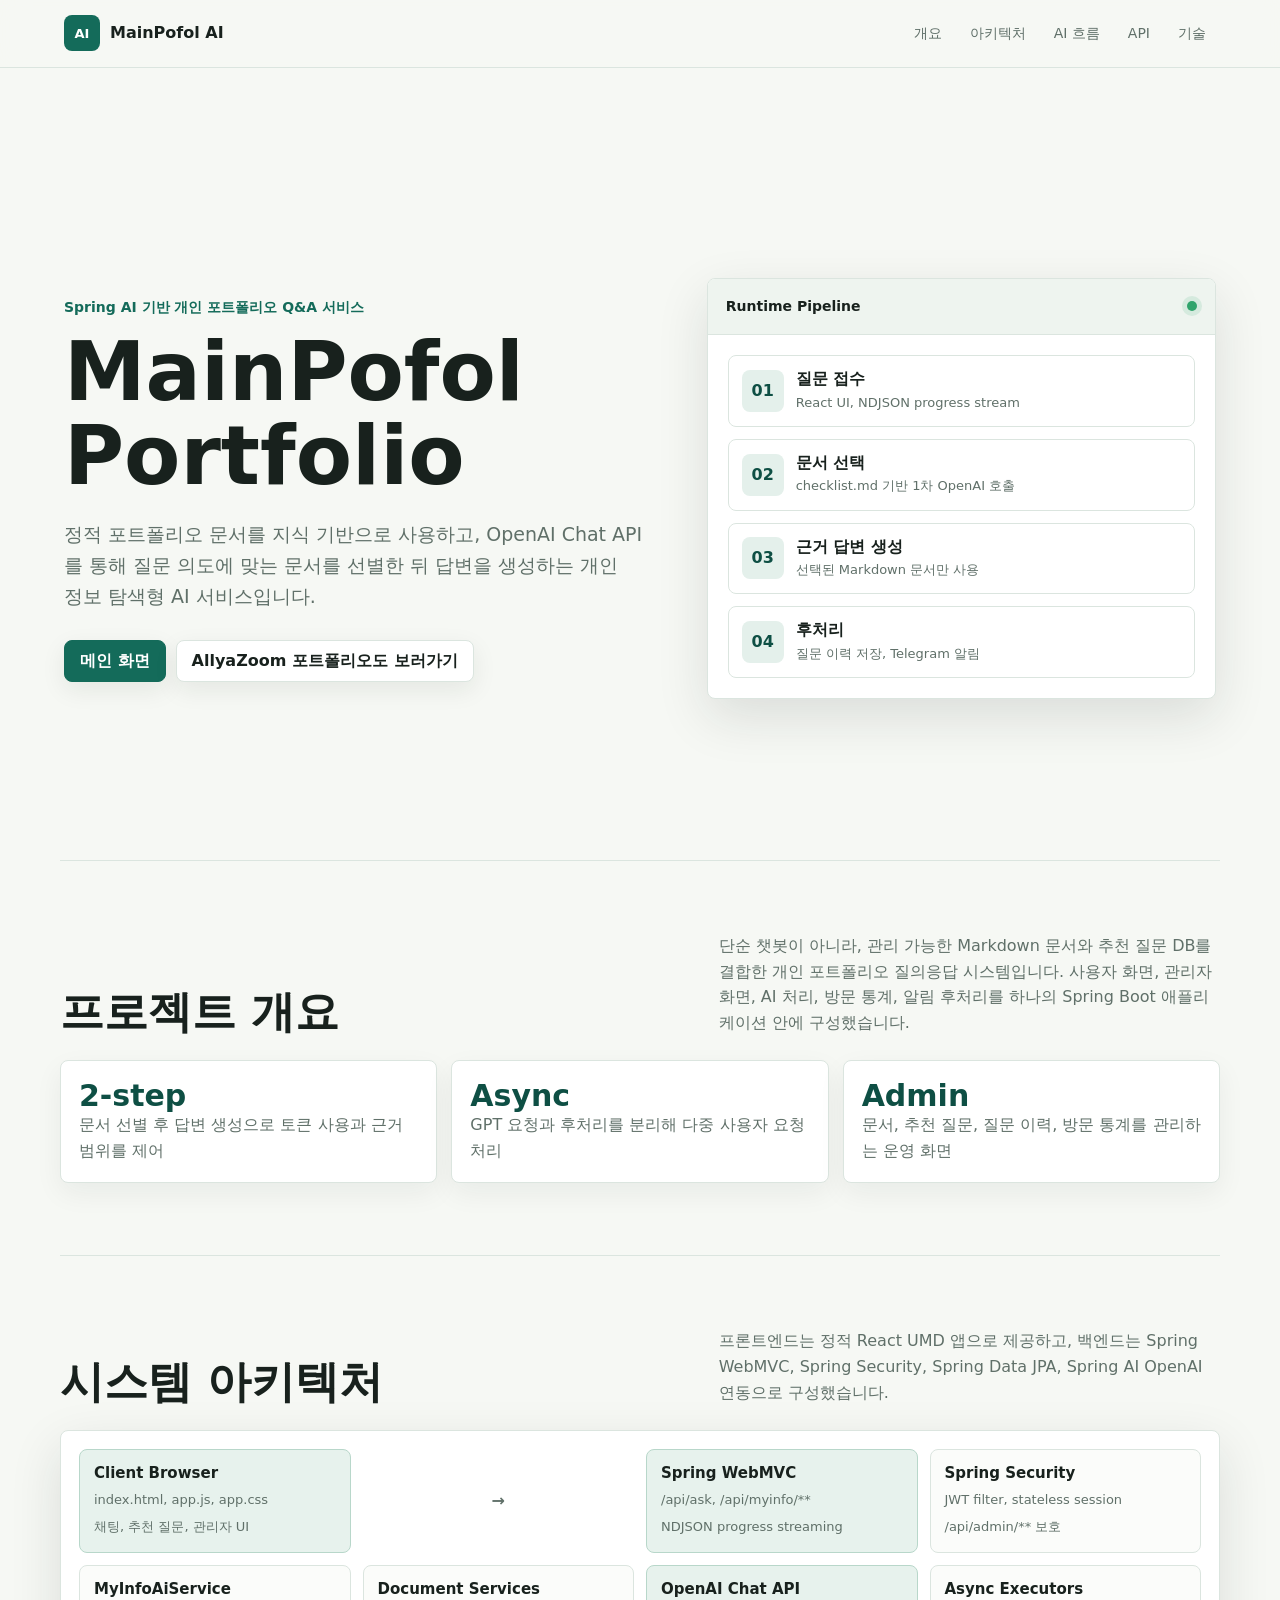
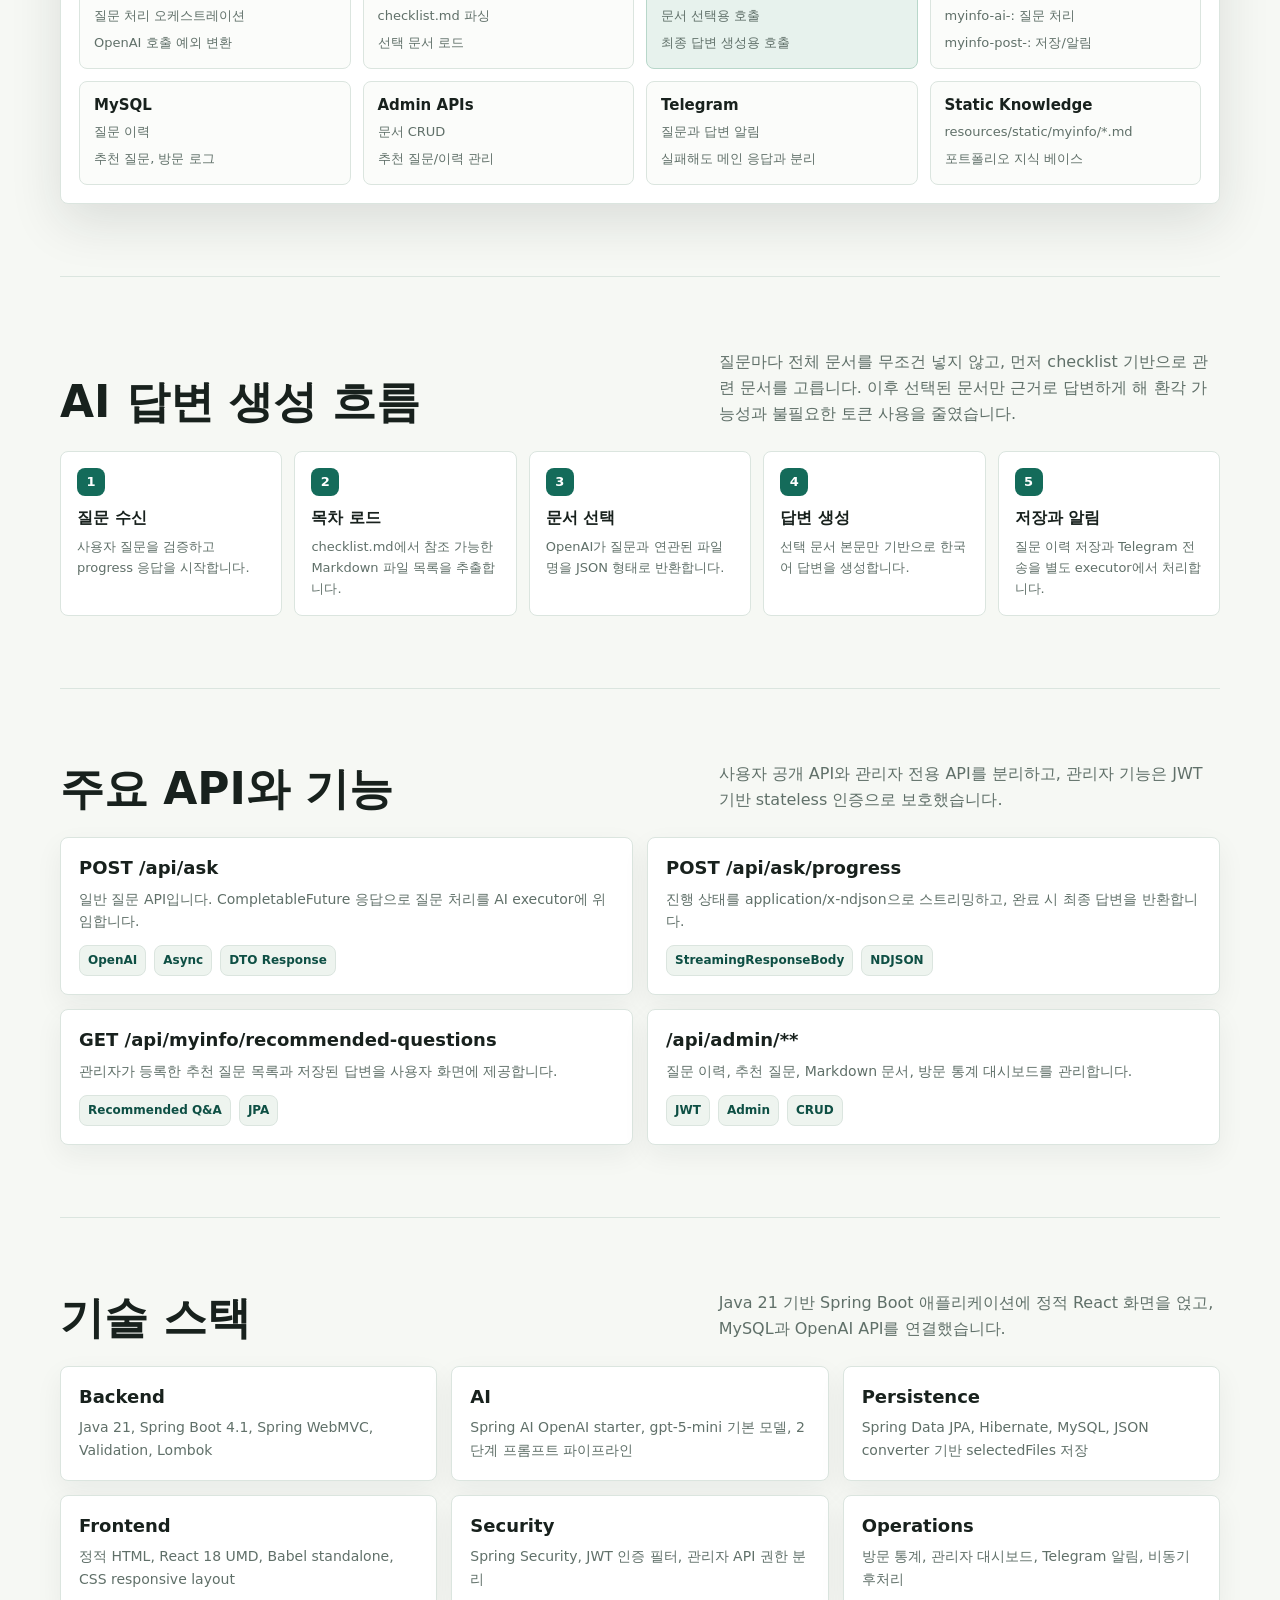
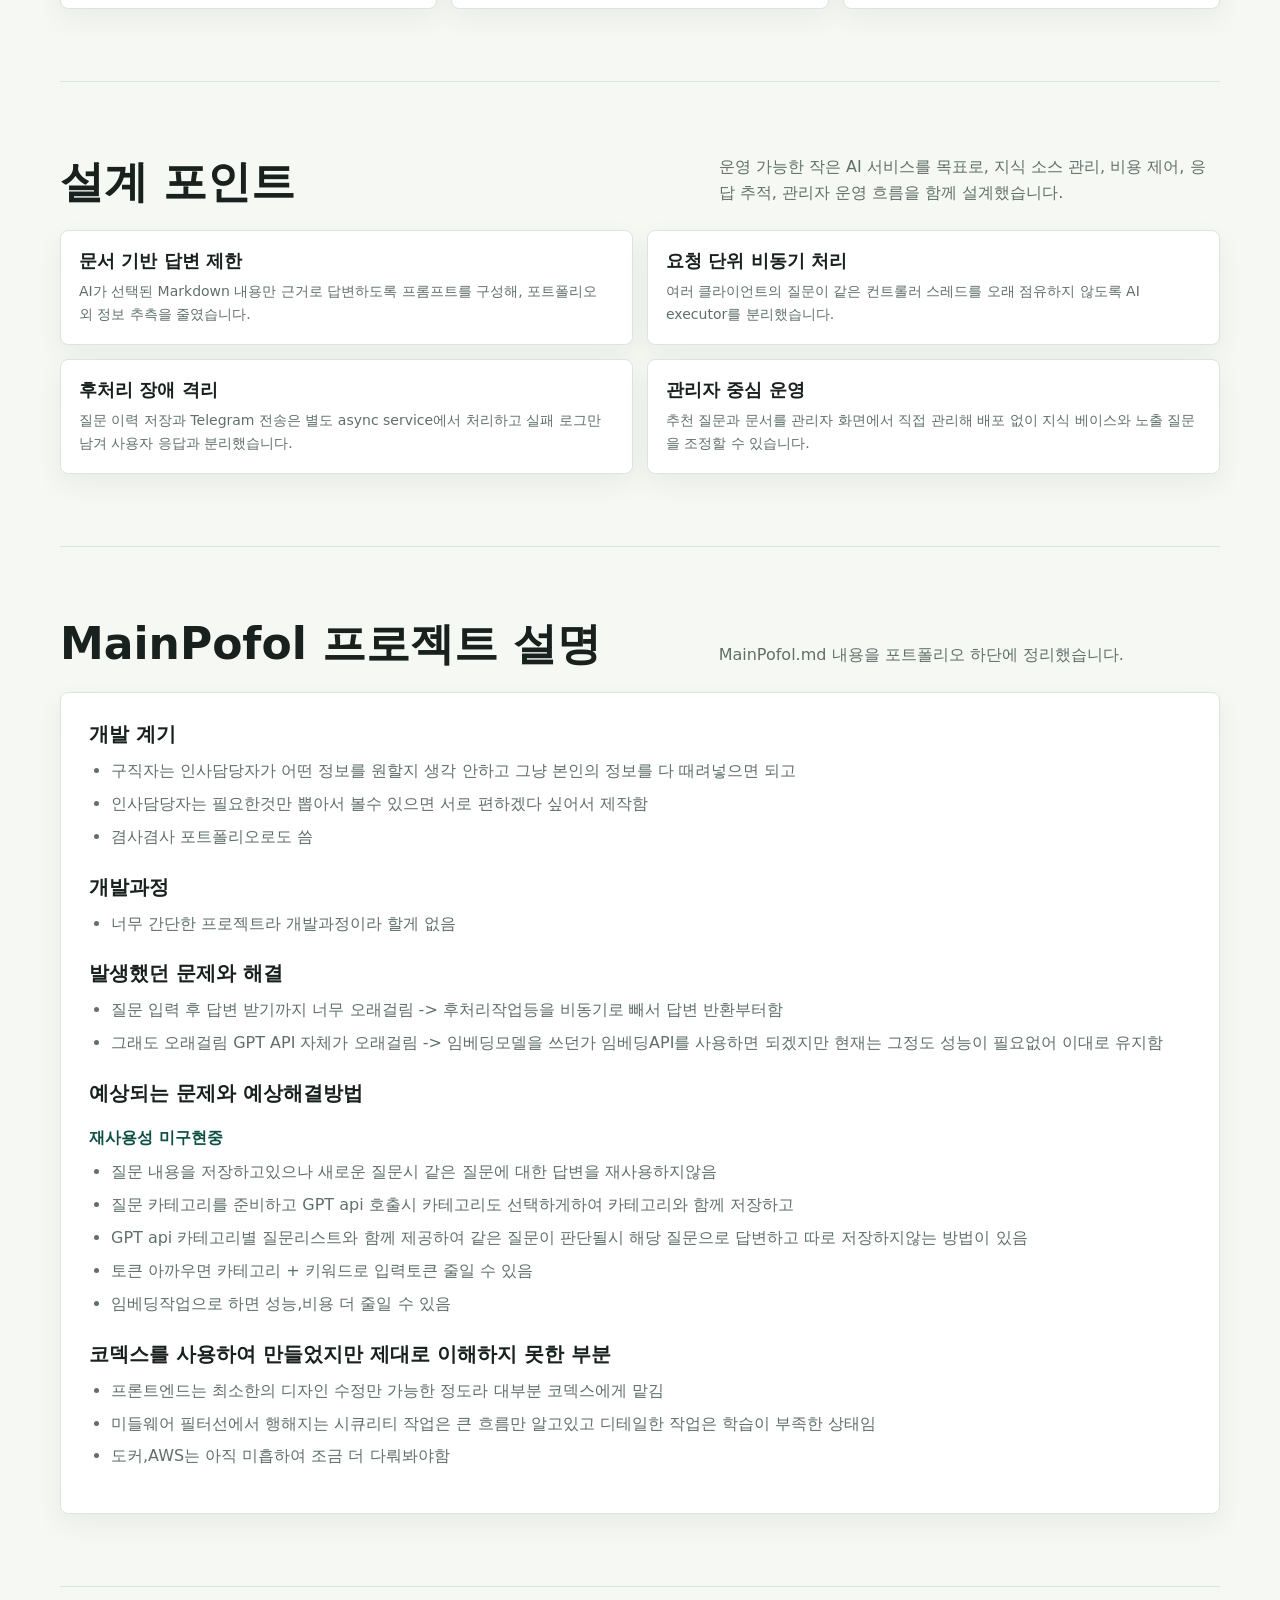
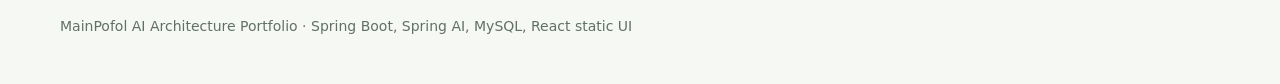
==== src/main/resources/static/myinfo/subpofol/MainPofol_portfolio.html @ ef2517f9 "일단 모양 갖춤" ====
<!doctype html>
<html lang="ko">
<head>
    <meta charset="UTF-8">
    <meta name="viewport" content="width=device-width, initial-scale=1.0">
    <title>MainPofol AI Architecture Portfolio</title>
    <style>
        :root {
            color-scheme: light;
            --ink: #18211d;
            --muted: #607069;
            --line: #dbe5df;
            --paper: #f6f8f4;
            --surface: #ffffff;
            --surface-strong: #eef4ef;
            --accent: #146b5a;
            --accent-strong: #0e4f44;
            --warm: #c4603f;
            --blue: #315f8c;
            --shadow: 0 18px 52px rgba(24, 33, 29, 0.12);
        }

        * {
            box-sizing: border-box;
        }

        html {
            scroll-behavior: smooth;
        }

        body {
            margin: 0;
            background: var(--paper);
            color: var(--ink);
            font-family: "Pretendard", "Apple SD Gothic Neo", "Malgun Gothic", system-ui, sans-serif;
            line-height: 1.62;
        }

        a {
            color: inherit;
            text-decoration: none;
        }

        .topbar {
            position: sticky;
            top: 0;
            z-index: 20;
            min-height: 66px;
            display: flex;
            align-items: center;
            justify-content: space-between;
            gap: 22px;
            padding: 14px clamp(20px, 5vw, 72px);
            background: rgba(246, 248, 244, 0.92);
            border-bottom: 1px solid var(--line);
            backdrop-filter: blur(14px);
        }

        .brand {
            display: flex;
            align-items: center;
            gap: 10px;
            font-weight: 850;
            letter-spacing: 0;
        }

        .brand-mark {
            width: 36px;
            height: 36px;
            display: grid;
            place-items: center;
            border-radius: 8px;
            background: var(--accent);
            color: #ffffff;
            font-size: 13px;
        }

        .nav {
            display: flex;
            align-items: center;
            gap: 8px;
            color: var(--muted);
            font-size: 14px;
        }

        .nav a {
            padding: 8px 10px;
            border-radius: 8px;
        }

        .nav a:hover {
            background: var(--surface-strong);
            color: var(--ink);
        }

        .hero {
            min-height: 88vh;
            display: grid;
            align-items: center;
            padding: clamp(42px, 7vw, 84px) clamp(20px, 5vw, 72px) 34px;
        }

        .hero-inner {
            width: min(1160px, 100%);
            margin: 0 auto;
            display: grid;
            grid-template-columns: minmax(0, 1fr) minmax(360px, 0.88fr);
            gap: clamp(30px, 5vw, 64px);
            align-items: center;
        }

        .eyebrow {
            margin: 0 0 12px;
            color: var(--accent);
            font-size: 14px;
            font-weight: 800;
        }

        h1 {
            margin: 0;
            max-width: 760px;
            font-size: clamp(42px, 7vw, 82px);
            line-height: 1.02;
            letter-spacing: 0;
        }

        .hero-copy {
            max-width: 720px;
            margin: 22px 0 0;
            color: var(--muted);
            font-size: clamp(16px, 2vw, 19px);
        }

        .hero-actions {
            display: flex;
            flex-wrap: wrap;
            gap: 10px;
            margin-top: 28px;
        }

        .button {
            min-height: 42px;
            display: inline-flex;
            align-items: center;
            justify-content: center;
            border: 1px solid var(--line);
            border-radius: 8px;
            padding: 0 15px;
            background: var(--surface);
            font-weight: 750;
            box-shadow: 0 8px 24px rgba(24, 33, 29, 0.08);
        }

        .button.primary {
            background: var(--accent);
            border-color: var(--accent);
            color: #ffffff;
        }

        .hero-panel {
            border: 1px solid var(--line);
            border-radius: 8px;
            background: var(--surface);
            box-shadow: var(--shadow);
            overflow: hidden;
        }

        .panel-top {
            display: flex;
            align-items: center;
            justify-content: space-between;
            gap: 14px;
            padding: 16px 18px;
            border-bottom: 1px solid var(--line);
            background: var(--surface-strong);
        }

        .panel-title {
            font-size: 14px;
            font-weight: 850;
        }

        .status-dot {
            width: 10px;
            height: 10px;
            border-radius: 50%;
            background: #30a46c;
            box-shadow: 0 0 0 5px rgba(48, 164, 108, 0.13);
        }

        .flow-preview {
            padding: 20px;
            display: grid;
            gap: 12px;
        }

        .flow-card {
            display: grid;
            grid-template-columns: 42px minmax(0, 1fr);
            gap: 12px;
            align-items: center;
            border: 1px solid var(--line);
            border-radius: 8px;
            background: #ffffff;
            padding: 13px;
        }

        .flow-icon {
            width: 42px;
            height: 42px;
            display: grid;
            place-items: center;
            border-radius: 8px;
            background: #e4f0eb;
            color: var(--accent-strong);
            font-weight: 850;
        }

        .flow-name {
            font-weight: 850;
            line-height: 1.3;
        }

        .flow-meta {
            color: var(--muted);
            font-size: 13px;
            margin-top: 2px;
        }

        main {
            width: min(1160px, calc(100% - 40px));
            margin: 0 auto;
        }

        section {
            scroll-margin-top: 88px;
        }

        .section {
            padding: 72px 0;
            border-top: 1px solid var(--line);
        }

        .section-head {
            display: grid;
            grid-template-columns: minmax(0, 0.78fr) minmax(280px, 0.62fr);
            gap: 28px;
            align-items: end;
            margin-bottom: 24px;
        }

        h2 {
            margin: 0;
            font-size: clamp(28px, 4vw, 44px);
            line-height: 1.12;
            letter-spacing: 0;
        }

        .section-head p {
            margin: 0;
            color: var(--muted);
        }

        .metric-grid,
        .feature-grid,
        .stack-grid {
            display: grid;
            grid-template-columns: repeat(3, minmax(0, 1fr));
            gap: 14px;
        }

        .metric,
        .feature,
        .stack-card,
        .endpoint,
        .decision {
            border: 1px solid var(--line);
            border-radius: 8px;
            background: var(--surface);
            padding: 18px;
            box-shadow: 0 10px 28px rgba(24, 33, 29, 0.06);
        }

        .metric strong {
            display: block;
            font-size: 30px;
            line-height: 1.1;
            color: var(--accent-strong);
        }

        .metric span,
        .feature p,
        .stack-card p,
        .decision p,
        .endpoint p {
            color: var(--muted);
        }

        .feature h3,
        .stack-card h3,
        .decision h3,
        .endpoint h3 {
            margin: 0 0 8px;
            font-size: 18px;
            line-height: 1.3;
        }

        .feature p,
        .stack-card p,
        .decision p,
        .endpoint p {
            margin: 0;
            font-size: 14px;
        }

        .architecture {
            display: grid;
            gap: 12px;
            padding: 18px;
            border: 1px solid var(--line);
            border-radius: 8px;
            background: var(--surface);
            box-shadow: var(--shadow);
        }

        .arch-row {
            display: grid;
            grid-template-columns: repeat(4, minmax(0, 1fr));
            gap: 12px;
        }

        .arch-node {
            min-height: 104px;
            display: grid;
            align-content: start;
            gap: 6px;
            border: 1px solid var(--line);
            border-radius: 8px;
            background: #fbfcfa;
            padding: 14px;
        }

        .arch-node.emphasis {
            background: #e7f2ed;
            border-color: #b8d7ca;
        }

        .arch-node strong {
            font-size: 15px;
            line-height: 1.3;
        }

        .arch-node span {
            color: var(--muted);
            font-size: 13px;
        }

        .arch-arrow {
            display: grid;
            place-items: center;
            color: var(--muted);
            font-weight: 900;
        }

        .process {
            display: grid;
            grid-template-columns: repeat(5, minmax(0, 1fr));
            gap: 12px;
        }

        .step {
            position: relative;
            border: 1px solid var(--line);
            border-radius: 8px;
            background: var(--surface);
            padding: 16px;
        }

        .step-number {
            width: 28px;
            height: 28px;
            display: grid;
            place-items: center;
            border-radius: 8px;
            background: var(--accent);
            color: #ffffff;
            font-size: 13px;
            font-weight: 850;
            margin-bottom: 12px;
        }

        .step h3 {
            margin: 0 0 8px;
            font-size: 16px;
            line-height: 1.3;
        }

        .step p {
            margin: 0;
            color: var(--muted);
            font-size: 13px;
        }

        .endpoint-list,
        .decision-grid {
            display: grid;
            grid-template-columns: repeat(2, minmax(0, 1fr));
            gap: 14px;
        }

        .tag-list {
            display: flex;
            flex-wrap: wrap;
            gap: 8px;
            margin-top: 12px;
        }

        .tag {
            border: 1px solid var(--line);
            border-radius: 8px;
            background: var(--surface-strong);
            padding: 5px 8px;
            color: var(--accent-strong);
            font-size: 12px;
            font-weight: 750;
        }

        .footer {
            padding: 28px 0 46px;
            color: var(--muted);
            border-top: 1px solid var(--line);
            font-size: 14px;
        }

        @media (max-width: 920px) {
            .hero-inner,
            .section-head {
                grid-template-columns: 1fr;
            }

            .hero {
                min-height: auto;
            }

            .metric-grid,
            .feature-grid,
            .stack-grid,
            .endpoint-list,
            .decision-grid {
                grid-template-columns: 1fr;
            }

            .arch-row,
            .process {
                grid-template-columns: 1fr;
            }

            .arch-arrow {
                min-height: 18px;
            }
        }

        @media (max-width: 680px) {
            .topbar {
                align-items: flex-start;
                flex-direction: column;
            }

            .nav {
                width: 100%;
                overflow-x: auto;
                padding-bottom: 2px;
            }

            main {
                width: min(100% - 28px, 1160px);
            }
        }
    
        .portfolio-description {
            border-top: 1px solid var(--line);
        }

        .description-card {
            border: 1px solid var(--line);
            border-radius: 8px;
            background: var(--surface);
            padding: clamp(18px, 3vw, 28px);
            box-shadow: 0 10px 28px rgba(24, 33, 29, 0.06);
        }

        .description-card h3 {
            margin: 24px 0 10px;
            font-size: 20px;
            line-height: 1.35;
        }

        .description-card h3:first-child {
            margin-top: 0;
        }

        .description-card h4 {
            margin: 18px 0 8px;
            font-size: 16px;
            color: var(--accent-strong);
        }

        .description-card p,
        .description-card li {
            color: var(--muted);
        }

        .description-card ul {
            margin: 0 0 16px;
            padding-left: 22px;
        }

        .description-card li + li {
            margin-top: 7px;
        }

        .description-card code {
            border: 1px solid var(--line);
            border-radius: 6px;
            background: var(--surface-strong, #eef4ef);
            padding: 1px 5px;
            color: var(--accent-strong);
            font-size: 0.92em;
        }
    </style>
</head>
<body>
<header class="topbar">
    <a class="brand" href="#top" aria-label="MainPofol AI">
        <span class="brand-mark">AI</span>
        <span>MainPofol AI</span>
    </a>
    <nav class="nav" aria-label="페이지 이동">
        <a href="#overview">개요</a>
        <a href="#architecture">아키텍처</a>
        <a href="#flow">AI 흐름</a>
        <a href="#api">API</a>
        <a href="#stack">기술</a>
    </nav>
</header>

<div id="top" class="hero">
    <div class="hero-inner">
        <div>
            <p class="eyebrow">Spring AI 기반 개인 포트폴리오 Q&A 서비스</p>
            <h1>MainPofol Portfolio</h1>
            <p class="hero-copy">
                정적 포트폴리오 문서를 지식 기반으로 사용하고, OpenAI Chat API를 통해 질문 의도에 맞는 문서를 선별한 뒤
                답변을 생성하는 개인 정보 탐색형 AI 서비스입니다.
            </p>
            <div class="hero-actions">
                <a class="button primary" href="/">메인 화면</a>
                <a class="button" href="/myinfo/subpofol/AllyaZoom_portpolio.html">AllyaZoom 포트폴리오도 보러가기</a>
            </div>
        </div>

        <aside class="hero-panel" aria-label="핵심 처리 흐름">
            <div class="panel-top">
                <div class="panel-title">Runtime Pipeline</div>
                <div class="status-dot" aria-hidden="true"></div>
            </div>
            <div class="flow-preview">
                <div class="flow-card">
                    <div class="flow-icon">01</div>
                    <div>
                        <div class="flow-name">질문 접수</div>
                        <div class="flow-meta">React UI, NDJSON progress stream</div>
                    </div>
                </div>
                <div class="flow-card">
                    <div class="flow-icon">02</div>
                    <div>
                        <div class="flow-name">문서 선택</div>
                        <div class="flow-meta">checklist.md 기반 1차 OpenAI 호출</div>
                    </div>
                </div>
                <div class="flow-card">
                    <div class="flow-icon">03</div>
                    <div>
                        <div class="flow-name">근거 답변 생성</div>
                        <div class="flow-meta">선택된 Markdown 문서만 사용</div>
                    </div>
                </div>
                <div class="flow-card">
                    <div class="flow-icon">04</div>
                    <div>
                        <div class="flow-name">후처리</div>
                        <div class="flow-meta">질문 이력 저장, Telegram 알림</div>
                    </div>
                </div>
            </div>
        </aside>
    </div>
</div>

<main>
    <section id="overview" class="section">
        <div class="section-head">
            <h2>프로젝트 개요</h2>
            <p>
                단순 챗봇이 아니라, 관리 가능한 Markdown 문서와 추천 질문 DB를 결합한 개인 포트폴리오 질의응답 시스템입니다.
                사용자 화면, 관리자 화면, AI 처리, 방문 통계, 알림 후처리를 하나의 Spring Boot 애플리케이션 안에 구성했습니다.
            </p>
        </div>
        <div class="metric-grid">
            <div class="metric">
                <strong>2-step</strong>
                <span>문서 선별 후 답변 생성으로 토큰 사용과 근거 범위를 제어</span>
            </div>
            <div class="metric">
                <strong>Async</strong>
                <span>GPT 요청과 후처리를 분리해 다중 사용자 요청 처리</span>
            </div>
            <div class="metric">
                <strong>Admin</strong>
                <span>문서, 추천 질문, 질문 이력, 방문 통계를 관리하는 운영 화면</span>
            </div>
        </div>
    </section>

    <section id="architecture" class="section">
        <div class="section-head">
            <h2>시스템 아키텍처</h2>
            <p>
                프론트엔드는 정적 React UMD 앱으로 제공하고, 백엔드는 Spring WebMVC, Spring Security, Spring Data JPA,
                Spring AI OpenAI 연동으로 구성했습니다.
            </p>
        </div>
        <div class="architecture">
            <div class="arch-row">
                <div class="arch-node emphasis">
                    <strong>Client Browser</strong>
                    <span>index.html, app.js, app.css</span>
                    <span>채팅, 추천 질문, 관리자 UI</span>
                </div>
                <div class="arch-arrow">→</div>
                <div class="arch-node emphasis">
                    <strong>Spring WebMVC</strong>
                    <span>/api/ask, /api/myinfo/**</span>
                    <span>NDJSON progress streaming</span>
                </div>
                <div class="arch-node">
                    <strong>Spring Security</strong>
                    <span>JWT filter, stateless session</span>
                    <span>/api/admin/** 보호</span>
                </div>
            </div>
            <div class="arch-row">
                <div class="arch-node">
                    <strong>MyInfoAiService</strong>
                    <span>질문 처리 오케스트레이션</span>
                    <span>OpenAI 호출 예외 변환</span>
                </div>
                <div class="arch-node">
                    <strong>Document Services</strong>
                    <span>checklist.md 파싱</span>
                    <span>선택 문서 로드</span>
                </div>
                <div class="arch-node emphasis">
                    <strong>OpenAI Chat API</strong>
                    <span>문서 선택용 호출</span>
                    <span>최종 답변 생성용 호출</span>
                </div>
                <div class="arch-node">
                    <strong>Async Executors</strong>
                    <span>myinfo-ai-: 질문 처리</span>
                    <span>myinfo-post-: 저장/알림</span>
                </div>
            </div>
            <div class="arch-row">
                <div class="arch-node">
                    <strong>MySQL</strong>
                    <span>질문 이력</span>
                    <span>추천 질문, 방문 로그</span>
                </div>
                <div class="arch-node">
                    <strong>Admin APIs</strong>
                    <span>문서 CRUD</span>
                    <span>추천 질문/이력 관리</span>
                </div>
                <div class="arch-node">
                    <strong>Telegram</strong>
                    <span>질문과 답변 알림</span>
                    <span>실패해도 메인 응답과 분리</span>
                </div>
                <div class="arch-node">
                    <strong>Static Knowledge</strong>
                    <span>resources/static/myinfo/*.md</span>
                    <span>포트폴리오 지식 베이스</span>
                </div>
            </div>
        </div>
    </section>

    <section id="flow" class="section">
        <div class="section-head">
            <h2>AI 답변 생성 흐름</h2>
            <p>
                질문마다 전체 문서를 무조건 넣지 않고, 먼저 checklist 기반으로 관련 문서를 고릅니다.
                이후 선택된 문서만 근거로 답변하게 해 환각 가능성과 불필요한 토큰 사용을 줄였습니다.
            </p>
        </div>
        <div class="process">
            <div class="step">
                <div class="step-number">1</div>
                <h3>질문 수신</h3>
                <p>사용자 질문을 검증하고 progress 응답을 시작합니다.</p>
            </div>
            <div class="step">
                <div class="step-number">2</div>
                <h3>목차 로드</h3>
                <p>checklist.md에서 참조 가능한 Markdown 파일 목록을 추출합니다.</p>
            </div>
            <div class="step">
                <div class="step-number">3</div>
                <h3>문서 선택</h3>
                <p>OpenAI가 질문과 연관된 파일명을 JSON 형태로 반환합니다.</p>
            </div>
            <div class="step">
                <div class="step-number">4</div>
                <h3>답변 생성</h3>
                <p>선택 문서 본문만 기반으로 한국어 답변을 생성합니다.</p>
            </div>
            <div class="step">
                <div class="step-number">5</div>
                <h3>저장과 알림</h3>
                <p>질문 이력 저장과 Telegram 전송을 별도 executor에서 처리합니다.</p>
            </div>
        </div>
    </section>

    <section id="api" class="section">
        <div class="section-head">
            <h2>주요 API와 기능</h2>
            <p>
                사용자 공개 API와 관리자 전용 API를 분리하고, 관리자 기능은 JWT 기반 stateless 인증으로 보호했습니다.
            </p>
        </div>
        <div class="endpoint-list">
            <div class="endpoint">
                <h3>POST /api/ask</h3>
                <p>일반 질문 API입니다. CompletableFuture 응답으로 질문 처리를 AI executor에 위임합니다.</p>
                <div class="tag-list">
                    <span class="tag">OpenAI</span>
                    <span class="tag">Async</span>
                    <span class="tag">DTO Response</span>
                </div>
            </div>
            <div class="endpoint">
                <h3>POST /api/ask/progress</h3>
                <p>진행 상태를 application/x-ndjson으로 스트리밍하고, 완료 시 최종 답변을 반환합니다.</p>
                <div class="tag-list">
                    <span class="tag">StreamingResponseBody</span>
                    <span class="tag">NDJSON</span>
                </div>
            </div>
            <div class="endpoint">
                <h3>GET /api/myinfo/recommended-questions</h3>
                <p>관리자가 등록한 추천 질문 목록과 저장된 답변을 사용자 화면에 제공합니다.</p>
                <div class="tag-list">
                    <span class="tag">Recommended Q&A</span>
                    <span class="tag">JPA</span>
                </div>
            </div>
            <div class="endpoint">
                <h3>/api/admin/**</h3>
                <p>질문 이력, 추천 질문, Markdown 문서, 방문 통계 대시보드를 관리합니다.</p>
                <div class="tag-list">
                    <span class="tag">JWT</span>
                    <span class="tag">Admin</span>
                    <span class="tag">CRUD</span>
                </div>
            </div>
        </div>
    </section>

    <section id="stack" class="section">
        <div class="section-head">
            <h2>기술 스택</h2>
            <p>
                Java 21 기반 Spring Boot 애플리케이션에 정적 React 화면을 얹고, MySQL과 OpenAI API를 연결했습니다.
            </p>
        </div>
        <div class="stack-grid">
            <div class="stack-card">
                <h3>Backend</h3>
                <p>Java 21, Spring Boot 4.1, Spring WebMVC, Validation, Lombok</p>
            </div>
            <div class="stack-card">
                <h3>AI</h3>
                <p>Spring AI OpenAI starter, gpt-5-mini 기본 모델, 2단계 프롬프트 파이프라인</p>
            </div>
            <div class="stack-card">
                <h3>Persistence</h3>
                <p>Spring Data JPA, Hibernate, MySQL, JSON converter 기반 selectedFiles 저장</p>
            </div>
            <div class="stack-card">
                <h3>Frontend</h3>
                <p>정적 HTML, React 18 UMD, Babel standalone, CSS responsive layout</p>
            </div>
            <div class="stack-card">
                <h3>Security</h3>
                <p>Spring Security, JWT 인증 필터, 관리자 API 권한 분리</p>
            </div>
            <div class="stack-card">
                <h3>Operations</h3>
                <p>방문 통계, 관리자 대시보드, Telegram 알림, 비동기 후처리</p>
            </div>
        </div>
    </section>

    <section class="section">
        <div class="section-head">
            <h2>설계 포인트</h2>
            <p>
                운영 가능한 작은 AI 서비스를 목표로, 지식 소스 관리, 비용 제어, 응답 추적, 관리자 운영 흐름을 함께 설계했습니다.
            </p>
        </div>
        <div class="decision-grid">
            <div class="decision">
                <h3>문서 기반 답변 제한</h3>
                <p>AI가 선택된 Markdown 내용만 근거로 답변하도록 프롬프트를 구성해, 포트폴리오 외 정보 추측을 줄였습니다.</p>
            </div>
            <div class="decision">
                <h3>요청 단위 비동기 처리</h3>
                <p>여러 클라이언트의 질문이 같은 컨트롤러 스레드를 오래 점유하지 않도록 AI executor를 분리했습니다.</p>
            </div>
            <div class="decision">
                <h3>후처리 장애 격리</h3>
                <p>질문 이력 저장과 Telegram 전송은 별도 async service에서 처리하고 실패 로그만 남겨 사용자 응답과 분리했습니다.</p>
            </div>
            <div class="decision">
                <h3>관리자 중심 운영</h3>
                <p>추천 질문과 문서를 관리자 화면에서 직접 관리해 배포 없이 지식 베이스와 노출 질문을 조정할 수 있습니다.</p>
            </div>
        </div>
    </section>
    <!-- portfolio-description:start -->
    <section class="section portfolio-description" aria-labelledby="portfolio-description-title">
        <div class="section-head">
            <h2 id="portfolio-description-title">MainPofol 프로젝트 설명</h2>
            <p>MainPofol.md 내용을 포트폴리오 하단에 정리했습니다.</p>
        </div>
        <div class="description-card">
            <h3>개발 계기</h3>
            <ul>
                <li>구직자는 인사담당자가 어떤 정보를 원할지 생각 안하고 그냥 본인의 정보를 다 때려넣으면 되고</li>
                <li>인사담당자는 필요한것만 뽑아서 볼수 있으면 서로 편하겠다 싶어서 제작함</li>
                <li>겸사겸사 포트폴리오로도 씀</li>
            </ul>
            <h3>개발과정</h3>
            <ul>
                <li>너무 간단한 프로젝트라 개발과정이라 할게 없음</li>
            </ul>
            <h3>발생했던 문제와 해결</h3>
            <ul>
                <li>질문 입력 후 답변 받기까지 너무 오래걸림 -&gt; 후처리작업등을 비동기로 빼서 답변 반환부터함</li>
                <li>그래도 오래걸림 GPT API 자체가 오래걸림 -&gt; 임베딩모델을 쓰던가 임베딩API를 사용하면 되겠지만 현재는 그정도 성능이 필요없어 이대로 유지함</li>
            </ul>
            <h3>예상되는 문제와 예상해결방법</h3>
            <h4>재사용성 미구현중</h4>
            <ul>
                <li>질문 내용을 저장하고있으나 새로운 질문시 같은 질문에 대한 답변을 재사용하지않음</li>
                <li>질문 카테고리를 준비하고 GPT api 호출시 카테고리도 선택하게하여 카테고리와 함께 저장하고</li>
                <li>GPT api 카테고리별 질문리스트와 함께 제공하여 같은 질문이 판단될시 해당 질문으로 답변하고 따로 저장하지않는 방법이 있음</li>
                <li>토큰 아까우면 카테고리 + 키워드로 입력토큰 줄일 수 있음</li>
                <li>임베딩작업으로 하면 성능,비용 더 줄일 수 있음</li>
            </ul>
            <h3>코덱스를 사용하여 만들었지만 제대로 이해하지 못한 부분</h3>
            <ul>
                <li>프론트엔드는 최소한의 디자인 수정만 가능한 정도라 대부분 코덱스에게 맡김</li>
                <li>미들웨어 필터선에서 행해지는 시큐리티 작업은 큰 흐름만 알고있고 디테일한 작업은 학습이 부족한 상태임</li>
                <li>도커,AWS는 아직 미흡하여 조금 더 다뤄봐야함</li>
            </ul>
        </div>
    </section>
    <!-- portfolio-description:end -->
    <footer class="footer">
        MainPofol AI Architecture Portfolio · Spring Boot, Spring AI, MySQL, React static UI
    </footer>
</main>
</body>
</html>
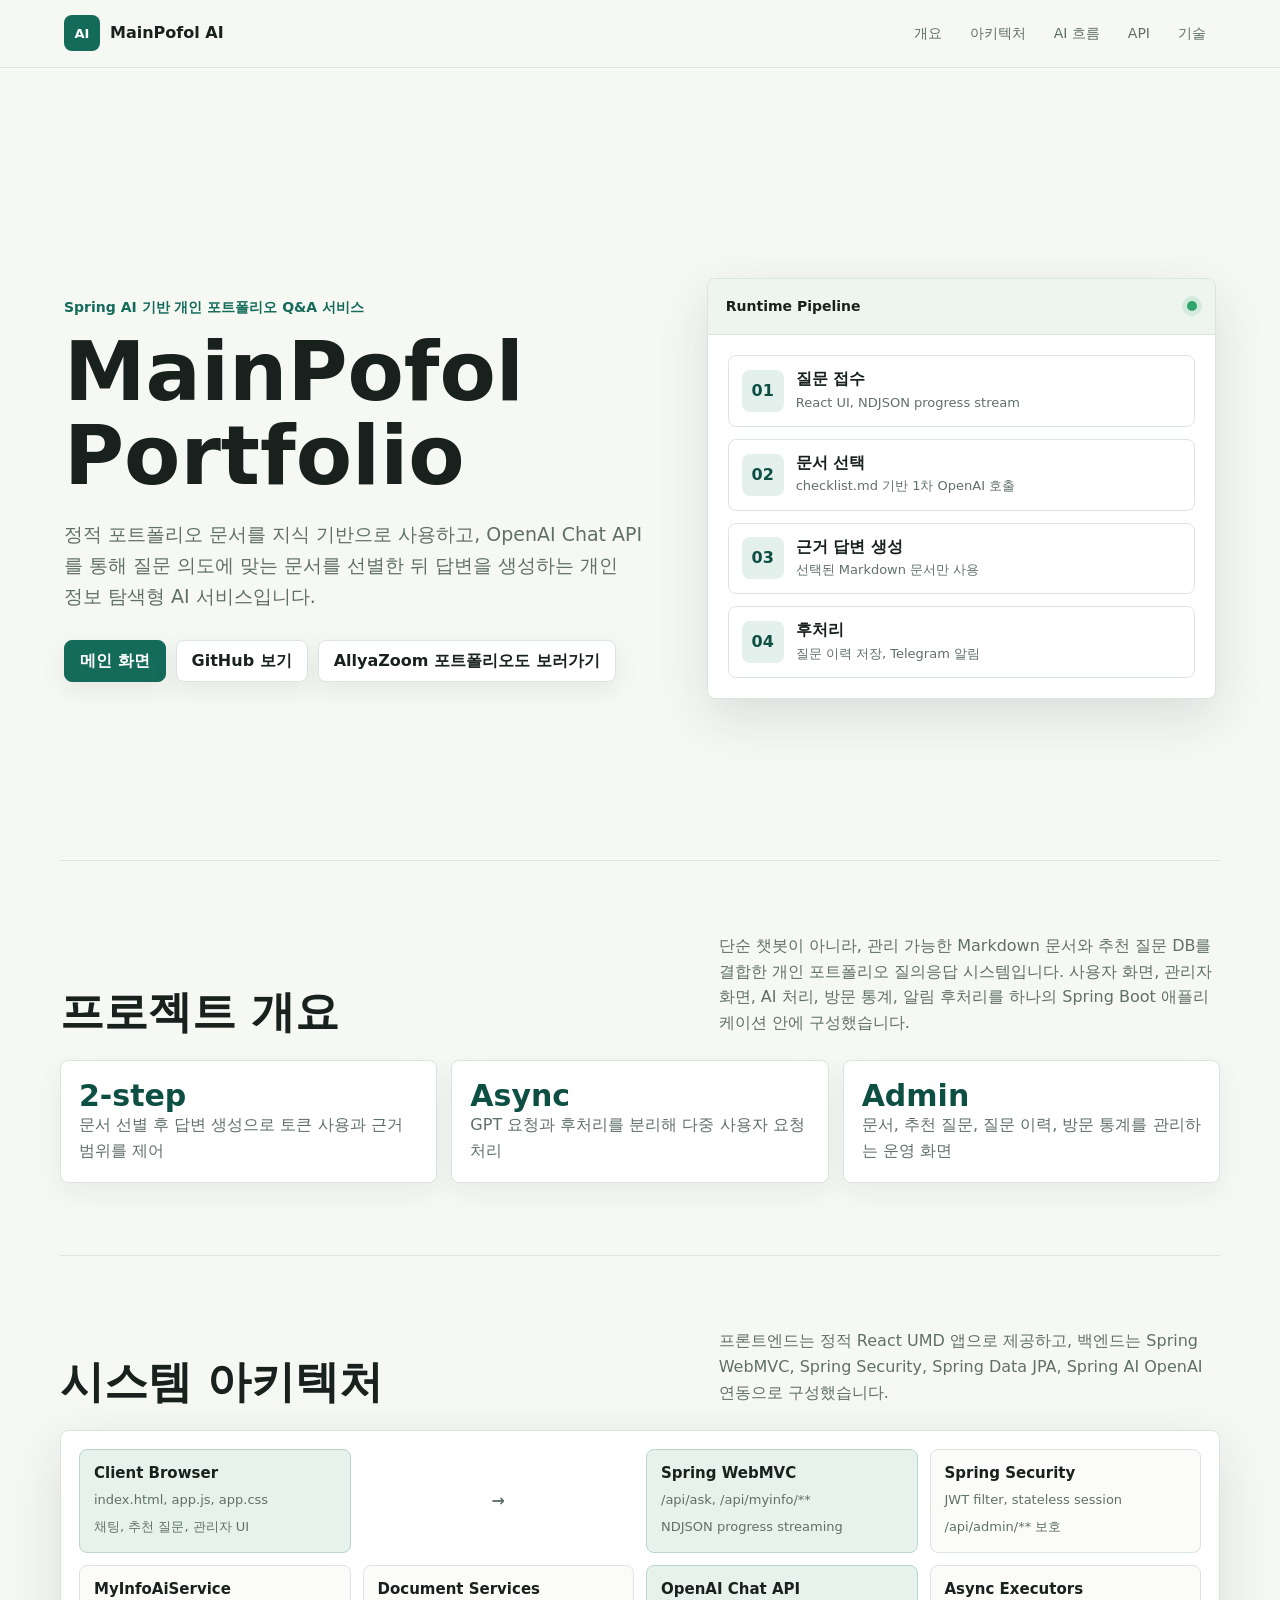
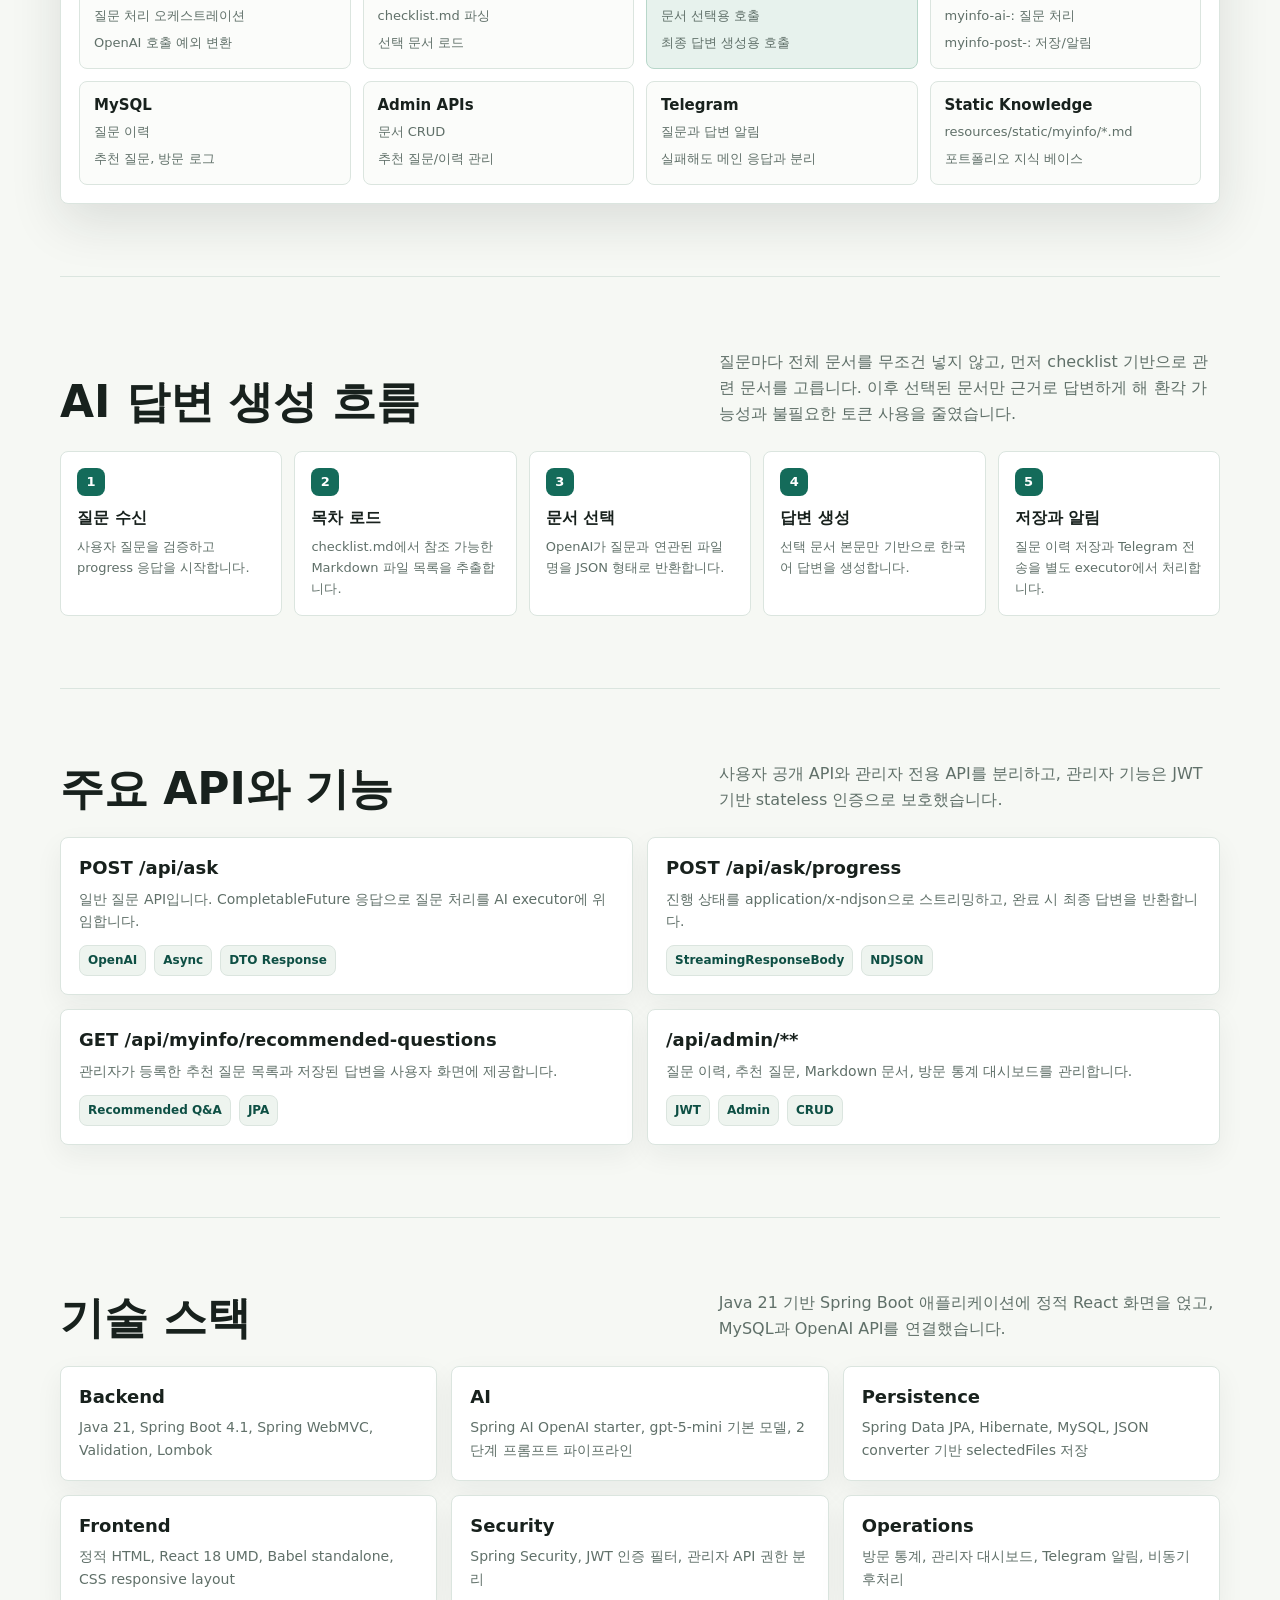
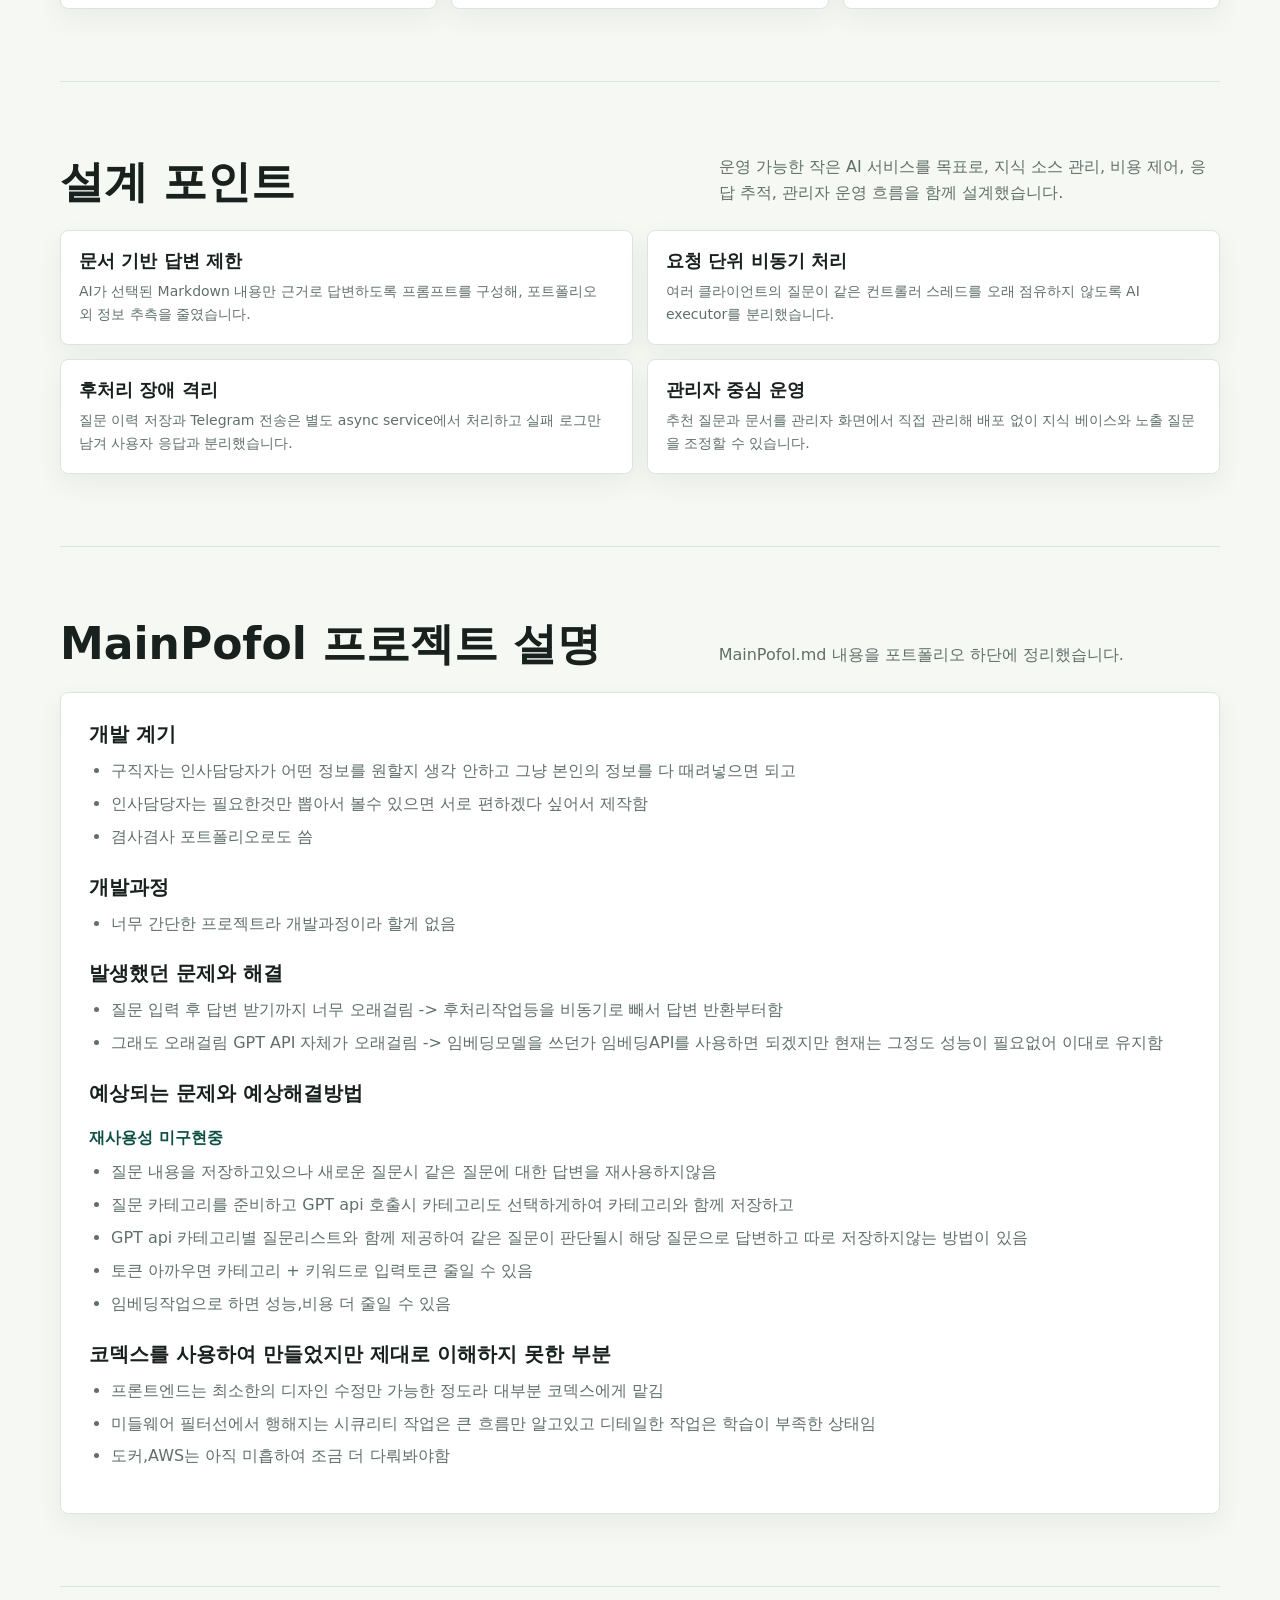
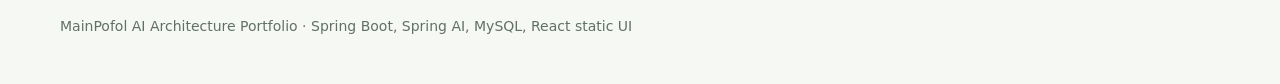
==== commit a8fa75fb: "배포용 도커설정" ====
--- a/src/main/resources/static/myinfo/subpofol/MainPofol_portfolio.html
+++ b/src/main/resources/static/myinfo/subpofol/MainPofol_portfolio.html
@@ -555,6 +555,7 @@
             </p>
             <div class="hero-actions">
                 <a class="button primary" href="/">메인 화면</a>
+                <a class="button" href="https://github.com/Roya1ity/mainpofol.git" target="_blank" rel="noopener noreferrer">GitHub 보기</a>
                 <a class="button" href="/myinfo/subpofol/AllyaZoom_portpolio.html">AllyaZoom 포트폴리오도 보러가기</a>
             </div>
         </div>
